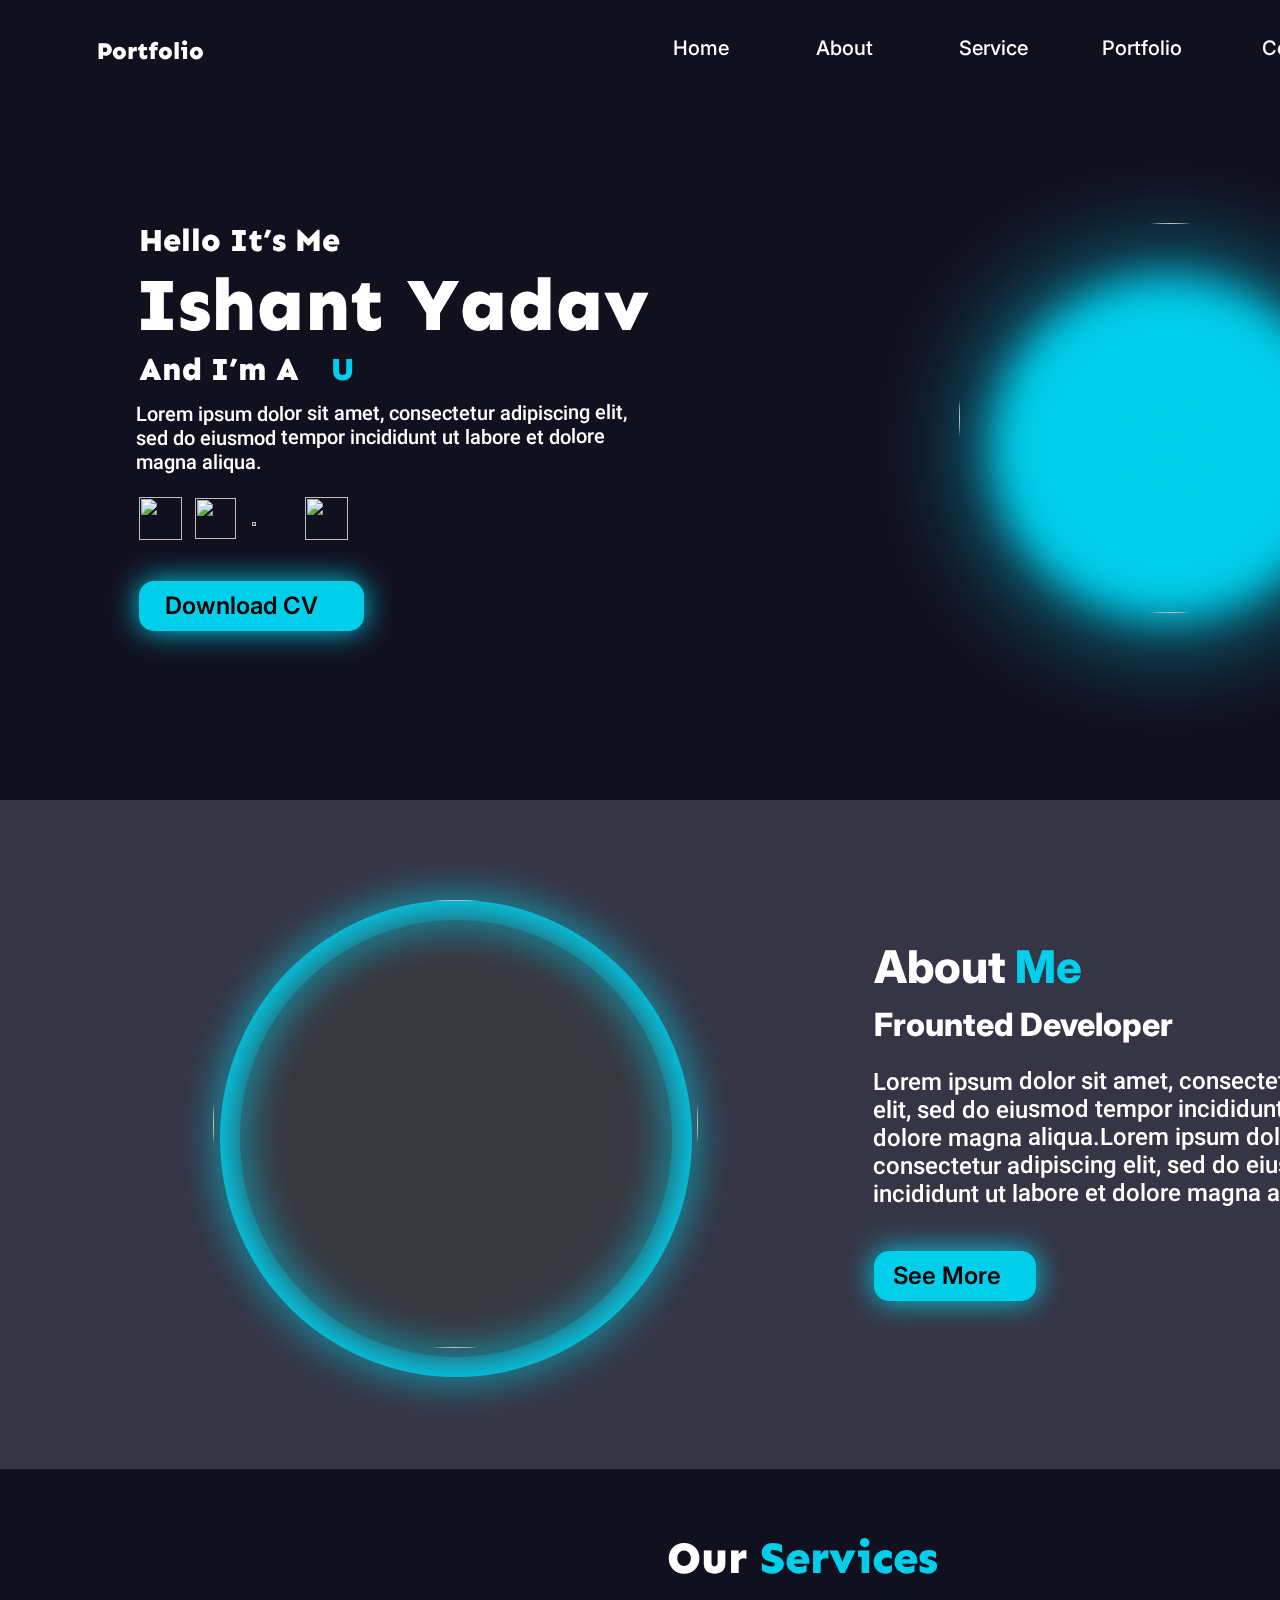
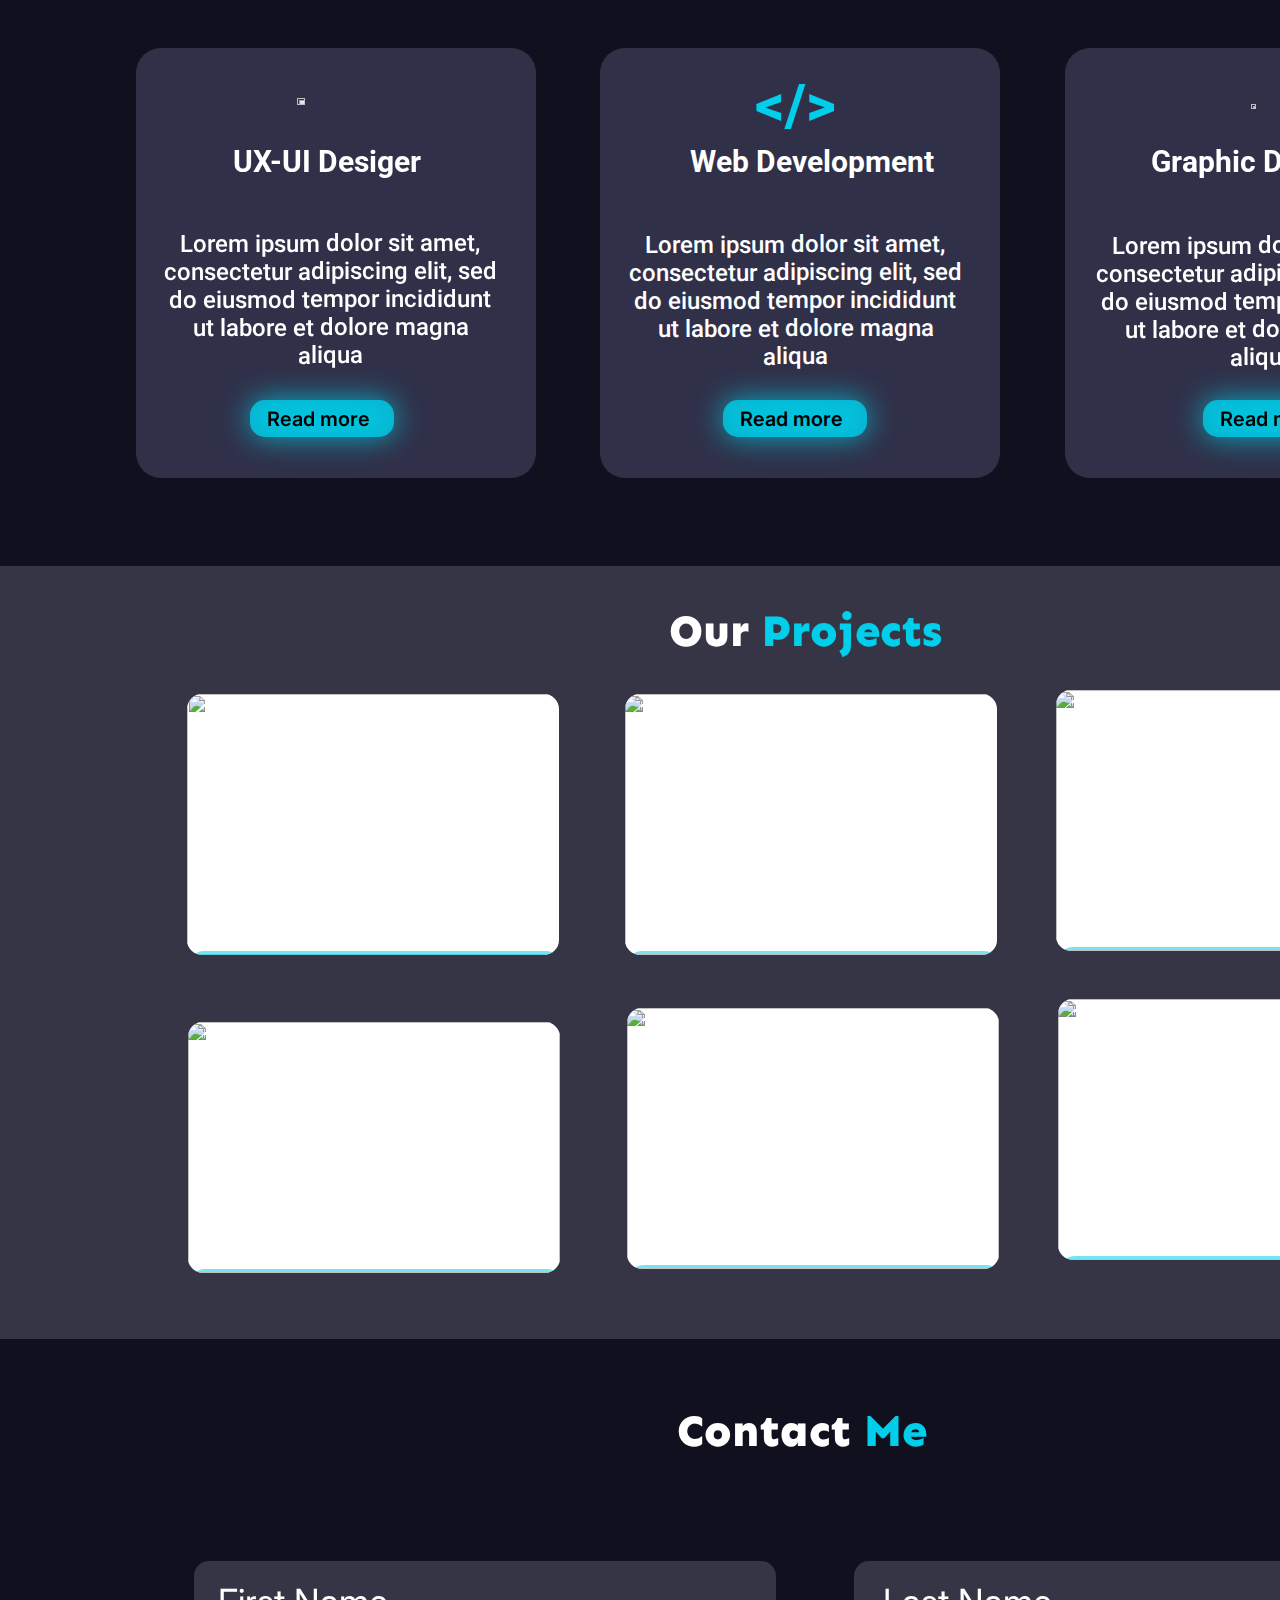
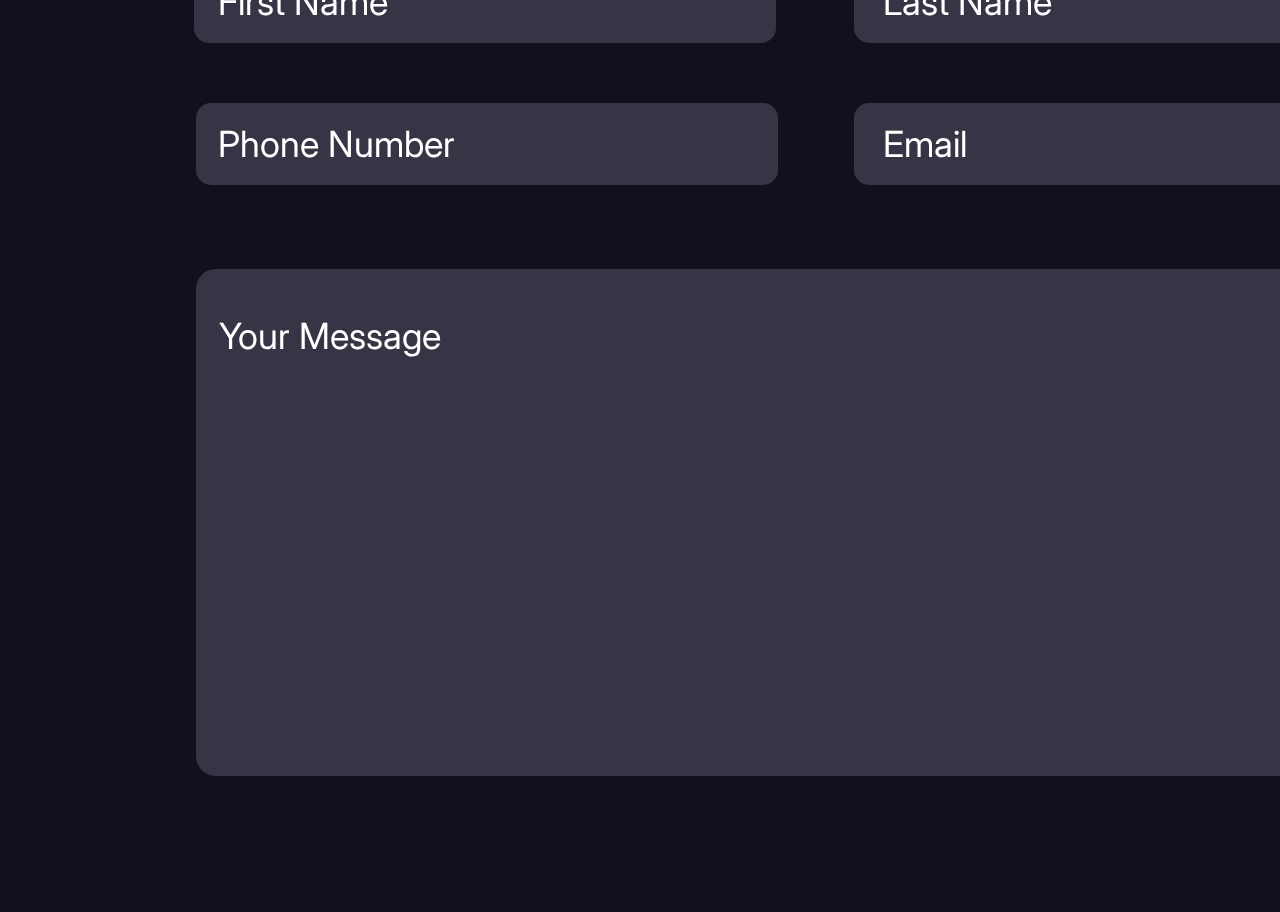
==== index.html @ 53e4243b "commit001" ====
<!DOCTYPE html>
<html>
  <head>
    <meta charset="utf-8" />
    <meta name="viewport" content="initial-scale=1, width=device-width" />

    <link rel="stylesheet" href="./global.css" />
    <link rel="stylesheet" href="./index.css" />
    <link
      rel="stylesheet"
      href="https://fonts.googleapis.com/css2?family=Sen:wght@800&display=swap"
    />
    <link
      rel="stylesheet"
      href="https://fonts.googleapis.com/css2?family=Inter:wght@400;500;600;800&display=swap"
    />
    <link
      rel="stylesheet"
      href="https://fonts.googleapis.com/css2?family=Roboto:wght@500;700;800&display=swap"
    />
  </head>
  <body>
    <div class="desktop-1">
      <div class="portfolio">Portfolio</div>
      <div class="home" id="homeContainer">
        <div class="home1">Home</div>
      </div>
      <div class="service" id="serviceContainer">
        <div class="home1">Service</div>
      </div>
      <div class="about" id="aboutContainer">
        <div class="home1">About</div>
      </div>
      <div class="portfolio1" id="portfolioContainer">
        <div class="home1">Portfolio</div>
      </div>
      <div class="contact" id="contactContainer">
        <div class="home1">Contact</div>
      </div>
      <div class="about-me" data-scroll-to="aboutMe"></div>
      <div class="desktop-1-child"></div>
      <div class="desktop-1-item"></div>
      <img class="desktop-1-inner" alt="" src="./public/ellipse-5@2x.png" />

      <div class="about-me1">
        <span>About </span>
        <span class="me">Me</span>
        <span> </span>
      </div>
      <div class="frounted-developer">Frounted Developer</div>
      <div class="lorem-ipsum-dolor">
        Lorem ipsum dolor sit amet, consectetur adipiscing elit, sed do eiusmod
        tempor incididunt ut labore et dolore magna aliqua.Lorem ipsum dolor sit
        amet, consectetur adipiscing elit, sed do eiusmod tempor incididunt ut
        labore et dolore magna aliqua.
      </div>
      <div class="component-2">
        <div class="component-2-child"></div>
        <div class="component-2-item"></div>
        <div class="dnd">See More</div>
      </div>
      <div class="our-services">
        <span>Our </span>
        <span class="me">Services</span>
        <span> </span>
      </div>
      <div class="service-section" data-scroll-to="serviceSection"></div>
      <div class="web-devdefault">
        <div class="web-devdefault-child"></div>
        <div class="div">&lt;/&gt;</div>
        <b class="web-development">Web Development</b>
        <div class="lorem-ipsum-dolor1">
          Lorem ipsum dolor sit amet, consectetur adipiscing elit, sed do
          eiusmod tempor incididunt ut labore et dolore magna aliqua
        </div>
        <div class="component-3">
          <div class="component-3-child"></div>
          <div class="component-3-item"></div>
          <div class="dnd1">Read more</div>
        </div>
      </div>
      <div class="ux-desgindefault">
        <div class="web-devdefault-child"></div>
        <img class="icons" alt="" src="./public/icons.svg" />

        <b class="ux-ui-desiger">UX-UI Desiger </b>
        <div class="lorem-ipsum-dolor2">
          Lorem ipsum dolor sit amet, consectetur adipiscing elit, sed do
          eiusmod tempor incididunt ut labore et dolore magna aliqua
        </div>
        <div class="component-5">
          <div class="component-3-child"></div>
          <div class="component-3-item"></div>
          <div class="dnd1">Read more</div>
        </div>
      </div>
      <div class="rectangle-div" data-scroll-to="rectangle1"></div>
      <div class="our-projects">
        <span>Our </span>
        <span class="me">Projects</span>
      </div>
      <div class="image-1-parent">
        <img class="image-1-icon" alt="" src="./public/image-1@2x.png" />

        <div class="instance-child"></div>
        <div class="lorem-ipsum-dolor3">
          Lorem ipsum dolor sit amet, consectetur adipiscing elit, sed do
          eiusmod tempor incididunt ut labore et dolore magna aliqua
        </div>
        <div class="web-development1">Web Development</div>
        <div class="instance-item"></div>
        <img class="instance-inner" alt="" src="./public/arrow-1.svg" />
      </div>
      <img class="group-icon" alt="" src="./public/group.svg" />

      <div class="home2">
        <div class="property-1variant2">
          <div class="home3">Home</div>
        </div>
      </div>
      <div class="graphic-desdefault">
        <div class="web-devdefault-child"></div>
        <img
          class="layer-x0020-1-icon"
          alt=""
          src="./public/layer-x0020-1.svg"
        />

        <b class="graphic-designing">Graphic Designing</b>
        <div class="lorem-ipsum-dolor4">
          Lorem ipsum dolor sit amet, consectetur adipiscing elit, sed do
          eiusmod tempor incididunt ut labore et dolore magna aliqua
        </div>
        <div class="component-4">
          <div class="component-3-child"></div>
          <div class="component-3-item"></div>
          <div class="dnd1">Read more</div>
        </div>
      </div>
      <div class="image-1-group">
        <img class="image-1-icon" alt="" src="./public/image-1@2x.png" />

        <div class="instance-child"></div>
        <div class="lorem-ipsum-dolor3">
          Lorem ipsum dolor sit amet, consectetur adipiscing elit, sed do
          eiusmod tempor incididunt ut labore et dolore magna aliqua
        </div>
        <div class="web-development1">Web Development</div>
        <div class="instance-item"></div>
        <img class="instance-inner" alt="" src="./public/arrow-1.svg" />

        <img
          class="unsplash-8qeb0fte9vw-1-icon"
          alt=""
          src="./public/unsplash-8qeb0fte9vw-1@2x.png"
        />
      </div>
      <div class="image-1-container">
        <img class="image-1-icon" alt="" src="./public/image-1@2x.png" />

        <div class="instance-child"></div>
        <div class="lorem-ipsum-dolor3">
          Lorem ipsum dolor sit amet, consectetur adipiscing elit, sed do
          eiusmod tempor incididunt ut labore et dolore magna aliqua
        </div>
        <div class="web-development1">Web Development</div>
        <div class="instance-item"></div>
        <img class="instance-inner" alt="" src="./public/arrow-1.svg" />

        <img
          class="unsplash-8qeb0fte9vw-1-icon"
          alt=""
          src="./public/unsplash--fx34keqiew-1@2x.png"
        />
      </div>
      <div class="unsplash-6sal6aq4owi-2-parent">
        <img
          class="unsplash-6sal6aq4owi-2-icon"
          alt=""
          src="./public/unsplash-6sal6aq4owi-2@2x.png"
        />

        <div class="instance-child5"></div>
        <div class="lorem-ipsum-dolor7">
          Lorem ipsum dolor sit amet, consectetur adipiscing elit, sed do
          eiusmod tempor incididunt ut labore et dolore magna aliqua
        </div>
        <div class="web-development4">Web Development</div>
        <div class="instance-child6"></div>
        <img class="instance-child7" alt="" src="./public/arrow-11.svg" />

        <img
          class="unsplash-6sal6aq4owi-1-icon"
          alt=""
          src="./public/unsplash-6sal6aq4owi-2@2x.png"
        />
      </div>
      <div class="frame-div">
        <img class="image-1-icon" alt="" src="./public/image-1@2x.png" />

        <div class="instance-child"></div>
        <div class="lorem-ipsum-dolor3">
          Lorem ipsum dolor sit amet, consectetur adipiscing elit, sed do
          eiusmod tempor incididunt ut labore et dolore magna aliqua
        </div>
        <div class="web-development1">Web Development</div>
        <div class="instance-item"></div>
        <img class="instance-inner" alt="" src="./public/arrow-1.svg" />

        <img
          class="unsplash-lj9ky8pih3e-1-icon"
          alt=""
          src="./public/unsplash-lj9ky8pih3e-1@2x.png"
        />
      </div>
      <div class="image-1-parent1">
        <img class="image-1-icon" alt="" src="./public/image-1@2x.png" />

        <div class="instance-child"></div>
        <div class="lorem-ipsum-dolor3">
          Lorem ipsum dolor sit amet, consectetur adipiscing elit, sed do
          eiusmod tempor incididunt ut labore et dolore magna aliqua
        </div>
        <div class="web-development1">Web Development</div>
        <div class="instance-item"></div>
        <img class="instance-inner" alt="" src="./public/arrow-1.svg" />

        <img
          class="unsplash-lj9ky8pih3e-1-icon"
          alt=""
          src="./public/unsplash-ikuygcfmfw4-2@2x.png"
        />
      </div>
      <div class="desktop-1-child1" data-scroll-to="rectangle"></div>
      <div class="contact-me">
        <span>Contact </span>
        <span class="me">Me</span>
      </div>
      <div class="desktop-1-child2"></div>
      <div class="desktop-1-child3"></div>
      <div class="desktop-1-child4"></div>
      <div class="desktop-1-child5"></div>
      <div class="desktop-1-child6"></div>
      <div class="email">Email</div>
      <div class="first-name">First Name</div>
      <div class="your-message">Your Message</div>
      <div class="last-name">Last Name</div>
      <div class="phone-number">Phone Number</div>
      <div class="hello-its-me-parent" data-scroll-to="frameContainer">
        <div class="hello-its-me">Hello It’s Me</div>
        <div class="and-im-a">And I’m A</div>
        <div class="ishant-yadav">Ishant Yadav</div>
        <div class="lorem-ipsum-dolor10">
          Lorem ipsum dolor sit amet, consectetur adipiscing elit, sed do
          eiusmod tempor incididunt ut labore et dolore magna aliqua.
        </div>
        <div class="component-1">
          <div class="component-2-child"></div>
          <div class="component-2-item"></div>
          <div class="dnd4">Download CV</div>
        </div>
        <div class="frame-child"></div>
        <div class="frame-item"></div>
        <img class="frame-inner" alt="" src="./public/ellipse-2@2x.png" />

        <div class="frnt">
          <div class="ux-ui-designer">UI/UX Desiger</div>
        </div>
        <img class="frame-icon" alt="" src="./public/frame.svg" />

        <img class="frame-icon1" alt="" src="./public/frame1.svg" />

        <img class="vector-icon" alt="" src="./public/vector.svg" />

        <img class="frame-icon2" alt="" src="./public/frame2.svg" />
      </div>
    </div>

    <script>
      var homeContainer = document.getElementById("homeContainer");
      if (homeContainer) {
        homeContainer.addEventListener("click", function () {
          var anchor = document.querySelector("[data-scroll-to='frameContainer']");
          if (anchor) {
            anchor.scrollIntoView({ block: "start", behavior: "smooth" });
          }
        });
      }
      
      var serviceContainer = document.getElementById("serviceContainer");
      if (serviceContainer) {
        serviceContainer.addEventListener("click", function () {
          var anchor = document.querySelector("[data-scroll-to='serviceSection']");
          if (anchor) {
            anchor.scrollIntoView({ block: "start", behavior: "smooth" });
          }
        });
      }
      
      var aboutContainer = document.getElementById("aboutContainer");
      if (aboutContainer) {
        aboutContainer.addEventListener("click", function () {
          var anchor = document.querySelector("[data-scroll-to='aboutMe']");
          if (anchor) {
            anchor.scrollIntoView({ block: "start", behavior: "smooth" });
          }
        });
      }
      
      var portfolioContainer = document.getElementById("portfolioContainer");
      if (portfolioContainer) {
        portfolioContainer.addEventListener("click", function () {
          var anchor = document.querySelector("[data-scroll-to='rectangle1']");
          if (anchor) {
            anchor.scrollIntoView({ block: "start", behavior: "smooth" });
          }
        });
      }
      
      var contactContainer = document.getElementById("contactContainer");
      if (contactContainer) {
        contactContainer.addEventListener("click", function () {
          var anchor = document.querySelector("[data-scroll-to='rectangle']");
          if (anchor) {
            anchor.scrollIntoView({ block: "start", behavior: "smooth" });
          }
        });
      }
      </script>
  </body>
</html>
---- global.css ----
body {
  margin: 0;
  line-height: normal;
}

:root {
  /* fonts */
  --font-sen: Sen;
  --font-inter: Inter;
  --font-roboto: Roboto;

  /* font sizes */
  --font-size-13xl: 2rem;
  --font-size-5xl: 1.5rem;
  --font-size-xl: 1.25rem;
  --font-size-17xl: 2.25rem;
  --font-size-26xl: 2.813rem;
  --font-size-11xl: 1.875rem;

  /* Colors */
  --color-gray-100: #fdffff;
  --color-gray-200: #11101f;
  --color-darkturquoise-100: #00ceea;
  --color-darkturquoise-200: rgba(0, 206, 234, 0.8);
  --color-black: #000;
  --color-white: #fff;
  --color-darkslategray-100: #373740;
  --color-darkslategray-200: #353545;
  --color-darkslategray-300: #303049;
  --color-snow: #fcf7f7;

  /* Border radiuses */
  --br-mini: 15px;
  --br-6xl: 25px;
}
---- index.css ----
.portfolio {
  position: absolute;
  top: 2.25rem;
  left: 6.063rem;
  font-weight: 800;
  font-family: var(--font-sen);
}
.home1 {
  position: absolute;
  height: 100%;
  width: 100%;
  top: 0;
  left: 0;
  font-weight: 500;
  display: inline-block;
}
.about,
.contact,
.home,
.portfolio1,
.service {
  position: absolute;
  top: 2.25rem;
  left: 42.063rem;
  width: 4.875rem;
  height: 1.813rem;
  cursor: pointer;
  font-size: var(--font-size-xl);
}
.about,
.contact,
.portfolio1,
.service {
  left: 59.938rem;
}
.about,
.contact,
.portfolio1 {
  left: 51rem;
}
.contact,
.portfolio1 {
  left: 68.875rem;
  width: 5.938rem;
}
.contact {
  left: 78.875rem;
  width: 4.875rem;
}
.about-me {
  position: absolute;
  top: 50rem;
  left: 0;
  background-color: var(--color-darkslategray-200);
  width: 101.625rem;
  height: 41.813rem;
}
.desktop-1-child {
  left: 13.75rem;
  background-color: var(--color-darkslategray-100);
  border: 20px solid var(--color-darkturquoise-100);
  box-sizing: border-box;
  width: 29.5rem;
  height: 29.813rem;
}
.desktop-1-child,
.desktop-1-inner,
.desktop-1-item {
  position: absolute;
  top: 56.25rem;
  border-radius: 50%;
}
.desktop-1-item {
  left: 13.75rem;
  filter: blur(20px);
  background-color: var(--color-darkslategray-100);
  border: 20px solid var(--color-darkturquoise-100);
  box-sizing: border-box;
  width: 29.5rem;
  height: 29.813rem;
}
.desktop-1-inner {
  left: 13.313rem;
  width: 30.313rem;
  height: 28rem;
  object-fit: cover;
}
.me {
  color: var(--color-darkturquoise-100);
}
.about-me1,
.frounted-developer {
  position: absolute;
  top: 58.688rem;
  left: 54.625rem;
  font-size: var(--font-size-26xl);
  font-weight: 800;
  display: inline-block;
  width: 23.125rem;
  height: 4rem;
}
.frounted-developer {
  top: 62.813rem;
  font-size: var(--font-size-13xl);
  width: 31.25rem;
  height: 3.188rem;
}
.lorem-ipsum-dolor {
  position: absolute;
  top: 66.738rem;
  left: 54.563rem;
  font-weight: 500;
  font-family: var(--font-roboto);
  display: inline-block;
  width: 36.006rem;
  height: 10.444rem;
  transform: rotate(-0.2deg);
  transform-origin: 0 0;
}
.component-2-child,
.component-2-item {
  position: absolute;
  height: 100%;
  width: 100%;
  top: 0;
  right: 0;
  bottom: 0;
  left: 0;
  border-radius: var(--br-mini);
  background-color: var(--color-darkturquoise-100);
}
.component-2-item {
  filter: blur(15px);
}
.dnd {
  position: absolute;
  height: 60%;
  width: 72.9%;
  top: 20%;
  left: 11.54%;
  font-weight: 600;
  display: inline-block;
}
.component-2 {
  position: absolute;
  top: 78.188rem;
  left: 54.625rem;
  width: 10.125rem;
  height: 3.125rem;
  color: var(--color-black);
}
.our-services {
  position: absolute;
  top: 95.688rem;
  left: 41.688rem;
  font-size: var(--font-size-26xl);
  font-weight: 800;
  font-family: var(--font-sen);
  display: inline-block;
  width: 18.313rem;
  height: 5.063rem;
}
.service-section {
  position: absolute;
  top: 92.125rem;
  left: 0;
  background-color: var(--color-black);
  width: 101.625rem;
  height: 46.125rem;
  mix-blend-mode: screen;
}
.web-devdefault-child {
  position: absolute;
  height: 100%;
  width: 100%;
  top: 0;
  right: 0;
  bottom: 0;
  left: 0;
  border-radius: var(--br-6xl);
  background-color: var(--color-darkslategray-300);
}
.div {
  position: absolute;
  top: 5.35%;
  left: 38.75%;
  font-weight: 800;
  color: var(--color-darkturquoise-100);
}
.web-development {
  position: absolute;
  top: 22.33%;
  left: 22.5%;
  font-size: var(--font-size-11xl);
}
.lorem-ipsum-dolor1 {
  position: absolute;
  height: 38.86%;
  width: 83.58%;
  top: 42.53%;
  left: 7%;
  font-size: var(--font-size-5xl);
  font-weight: 500;
  text-align: center;
  display: inline-block;
  transform: rotate(-0.2deg);
  transform-origin: 0 0;
}
.component-3-child,
.component-3-item {
  position: absolute;
  height: 100%;
  width: 100%;
  top: 0;
  right: 0;
  bottom: 0;
  left: 0;
  border-radius: var(--br-mini);
  background-color: var(--color-darkturquoise-200);
}
.component-3-item {
  filter: blur(15px);
}
.dnd1 {
  position: absolute;
  height: 60%;
  width: 72.92%;
  top: 20%;
  left: 11.53%;
  font-weight: 600;
  display: inline-block;
}
.component-3 {
  position: absolute;
  height: 8.6%;
  width: 36%;
  top: 81.86%;
  right: 33.25%;
  bottom: 9.53%;
  left: 30.75%;
  font-size: var(--font-size-xl);
  color: var(--color-black);
  font-family: var(--font-inter);
}
.web-devdefault {
  position: absolute;
  top: 103rem;
  left: 37.5rem;
  width: 25rem;
  height: 26.875rem;
  font-size: 3.625rem;
  font-family: var(--font-roboto);
}
.icons {
  position: absolute;
  height: 13.02%;
  width: 14%;
  top: 6.74%;
  right: 45.75%;
  bottom: 80.23%;
  left: 40.25%;
  max-width: 100%;
  overflow: hidden;
  max-height: 100%;
}
.ux-ui-desiger {
  position: absolute;
  top: 22.33%;
  left: 24.25%;
}
.lorem-ipsum-dolor2 {
  position: absolute;
  height: 38.86%;
  width: 83.58%;
  top: 42.3%;
  left: 6.75%;
  font-size: var(--font-size-5xl);
  font-weight: 500;
  text-align: center;
  display: inline-block;
  transform: rotate(-0.2deg);
  transform-origin: 0 0;
}
.component-5 {
  position: absolute;
  height: 8.6%;
  width: 36%;
  top: 81.86%;
  right: 35.5%;
  bottom: 9.53%;
  left: 28.5%;
  font-size: var(--font-size-xl);
  color: var(--color-black);
  font-family: var(--font-inter);
}
.ux-desgindefault {
  position: absolute;
  top: 103rem;
  left: 8.5rem;
  width: 25rem;
  height: 26.875rem;
  font-size: var(--font-size-11xl);
  font-family: var(--font-roboto);
}
.rectangle-div {
  position: absolute;
  top: 135.375rem;
  left: -0.062rem;
  background-color: var(--color-darkslategray-200);
  width: 101.688rem;
  height: 48.813rem;
}
.our-projects {
  position: absolute;
  top: 137.75rem;
  left: 41.813rem;
  font-size: var(--font-size-26xl);
  font-weight: 800;
  font-family: var(--font-sen);
}
.image-1-icon,
.instance-child {
  position: absolute;
  border-radius: var(--br-mini);
}
.image-1-icon {
  top: 0;
  left: 0;
  width: 23.375rem;
  height: 16.313rem;
  object-fit: cover;
}
.instance-child {
  height: 100%;
  width: 100%;
  top: 98.47%;
  right: -0.54%;
  bottom: -98.47%;
  left: 0.54%;
  background: linear-gradient(
    180deg,
    #05c1db,
    #14d4ee 0.01%,
    #4aaebd 45.9%,
    #56a6b1 56.4%,
    rgba(137, 130, 130, 0.74)
  );
  opacity: 0.6;
}
.lorem-ipsum-dolor3,
.web-development1 {
  position: absolute;
  display: inline-block;
  opacity: 0.6;
}
.lorem-ipsum-dolor3 {
  height: 64.02%;
  width: 88.92%;
  top: 119.89%;
  left: 6.13%;
  font-weight: 500;
  transform: rotate(-0.2deg);
  transform-origin: 0 0;
}
.web-development1 {
  width: 52.12%;
  top: 104.98%;
  left: 22.61%;
  font-weight: 800;
  color: var(--color-snow);
}
.instance-item {
  position: absolute;
  height: 18.39%;
  width: 14.89%;
  top: 176.25%;
  right: 42.02%;
  bottom: -94.64%;
  left: 43.09%;
  border-radius: 50%;
  background-color: var(--color-gray-100);
}
.instance-inner {
  position: absolute;
  height: 11.11%;
  top: 180.46%;
  bottom: -91.57%;
  left: 50.54%;
  max-height: 100%;
  width: 0;
  object-fit: contain;
}
.group-icon,
.image-1-parent {
  position: absolute;
  overflow: hidden;
}
.image-1-parent {
  top: 143.375rem;
  left: 11.688rem;
  border-radius: var(--br-mini);
  background-color: var(--color-white);
  width: 23.25rem;
  height: 16.313rem;
  text-align: center;
  font-family: var(--font-roboto);
}
.group-icon {
  height: 2.78%;
  width: 4.59%;
  top: 38.92%;
  right: -65.84%;
  bottom: 58.3%;
  left: 161.25%;
  max-width: 100%;
  max-height: 100%;
}
.home3,
.property-1variant2 {
  position: absolute;
  width: 4.875rem;
}
.home3 {
  height: 100%;
  top: 0;
  left: calc(50% - 39px);
  font-weight: 500;
  display: inline-block;
}
.property-1variant2 {
  top: 4.313rem;
  left: 1.25rem;
  height: 1.813rem;
}
.home2,
.layer-x0020-1-icon {
  position: absolute;
  overflow: hidden;
}
.home2 {
  top: -104.812rem;
  left: 44.375rem;
  border-radius: 5px;
  border: 1px dashed #9747ff;
  box-sizing: border-box;
  width: 7.375rem;
  height: 7.375rem;
  font-size: var(--font-size-xl);
  color: #27e4f0;
}
.layer-x0020-1-icon {
  height: 11%;
  width: 11.25%;
  top: 7.67%;
  right: 42.25%;
  bottom: 81.33%;
  left: 46.5%;
  max-width: 100%;
  max-height: 100%;
}
.graphic-designing {
  position: absolute;
  top: 22.33%;
  left: 21.5%;
}
.lorem-ipsum-dolor4 {
  position: absolute;
  height: 38.86%;
  width: 83.58%;
  top: 42.77%;
  left: 7.5%;
  font-size: var(--font-size-5xl);
  font-weight: 500;
  text-align: center;
  display: inline-block;
  transform: rotate(-0.2deg);
  transform-origin: 0 0;
}
.component-4 {
  position: absolute;
  height: 8.6%;
  width: 36%;
  top: 81.86%;
  right: 29.5%;
  bottom: 9.53%;
  left: 34.5%;
  font-size: var(--font-size-xl);
  color: var(--color-black);
  font-family: var(--font-inter);
}
.graphic-desdefault {
  position: absolute;
  top: 103rem;
  left: 66.563rem;
  width: 25rem;
  height: 26.875rem;
  font-size: var(--font-size-11xl);
  font-family: var(--font-roboto);
}
.unsplash-8qeb0fte9vw-1-icon {
  position: absolute;
  top: 0;
  left: -0.125rem;
  width: 23.5rem;
  height: 16.313rem;
  object-fit: cover;
}
.image-1-container,
.image-1-group {
  position: absolute;
  top: 143.375rem;
  left: 39.063rem;
  border-radius: var(--br-mini);
  background-color: var(--color-white);
  width: 23.25rem;
  height: 16.313rem;
  overflow: hidden;
  text-align: center;
  font-family: var(--font-roboto);
}
.image-1-container {
  top: 143.125rem;
  left: 66rem;
}
.unsplash-6sal6aq4owi-2-icon {
  position: absolute;
  top: 0;
  left: 0;
  width: 23.375rem;
  height: 15.688rem;
  object-fit: cover;
}
.instance-child5 {
  position: absolute;
  height: 100%;
  width: 100%;
  top: 98.49%;
  right: -0.54%;
  bottom: -98.49%;
  left: 0.54%;
  border-radius: var(--br-mini);
  background: linear-gradient(
    180deg,
    #05c1db,
    #14d4ee 0.01%,
    #4aaebd 45.9%,
    #56a6b1 56.4%,
    rgba(137, 130, 130, 0.74)
  );
  opacity: 0.6;
}
.lorem-ipsum-dolor7,
.web-development4 {
  position: absolute;
  display: inline-block;
  opacity: 0.6;
}
.lorem-ipsum-dolor7 {
  height: 64.02%;
  width: 88.92%;
  top: 119.88%;
  left: 6.13%;
  font-weight: 500;
  transform: rotate(-0.2deg);
  transform-origin: 0 0;
}
.web-development4 {
  height: 21.47%;
  width: 52.12%;
  top: 104.98%;
  left: 22.61%;
  font-weight: 800;
  color: var(--color-snow);
}
.instance-child6 {
  position: absolute;
  height: 18.41%;
  width: 14.89%;
  top: 176.25%;
  right: 42.02%;
  bottom: -94.66%;
  left: 43.09%;
  border-radius: 50%;
  background-color: var(--color-gray-100);
}
.instance-child7 {
  position: absolute;
  height: 11.12%;
  top: 180.48%;
  bottom: -91.59%;
  left: 50.54%;
  max-height: 100%;
  width: 0;
  object-fit: contain;
}
.unsplash-6sal6aq4owi-1-icon {
  position: absolute;
  top: 0;
  left: -0.125rem;
  width: 23.375rem;
  height: 15.688rem;
  object-fit: cover;
}
.unsplash-6sal6aq4owi-2-parent {
  position: absolute;
  top: 163.875rem;
  left: 11.75rem;
  border-radius: var(--br-mini);
  background-color: var(--color-white);
  width: 23.25rem;
  height: 15.688rem;
  overflow: hidden;
  text-align: center;
  font-family: var(--font-roboto);
}
.unsplash-lj9ky8pih3e-1-icon {
  position: absolute;
  top: 0;
  left: -0.125rem;
  width: 23.375rem;
  height: 16.313rem;
  object-fit: cover;
}
.frame-div,
.image-1-parent1 {
  position: absolute;
  top: 163rem;
  left: 39.188rem;
  border-radius: var(--br-mini);
  background-color: var(--color-white);
  width: 23.25rem;
  height: 16.313rem;
  overflow: hidden;
  text-align: center;
  font-family: var(--font-roboto);
}
.image-1-parent1 {
  top: 162.438rem;
  left: 66.125rem;
}
.desktop-1-child1 {
  position: absolute;
  top: 183.688rem;
  left: 0;
  background-color: var(--color-gray-200);
  width: 101.5rem;
  height: 72.75rem;
}
.contact-me {
  position: absolute;
  top: 187.75rem;
  left: 42.313rem;
  font-size: var(--font-size-26xl);
  font-weight: 800;
  font-family: var(--font-sen);
}
.desktop-1-child2,
.desktop-1-child3,
.desktop-1-child4 {
  border-radius: var(--br-mini);
  width: 36.375rem;
  height: 5.125rem;
}
.desktop-1-child2 {
  position: absolute;
  top: 197.563rem;
  left: 12.125rem;
  background-color: var(--color-darkslategray-200);
}
.desktop-1-child3,
.desktop-1-child4 {
  top: 206.438rem;
}
.desktop-1-child3 {
  position: absolute;
  left: 12.25rem;
  background-color: var(--color-darkslategray-200);
}
.desktop-1-child4 {
  left: 53.375rem;
}
.desktop-1-child4,
.desktop-1-child5,
.desktop-1-child6 {
  position: absolute;
  background-color: var(--color-darkslategray-200);
}
.desktop-1-child5 {
  top: 197.563rem;
  left: 53.375rem;
  border-radius: var(--br-mini);
  width: 36.375rem;
  height: 5.125rem;
}
.desktop-1-child6 {
  top: 216.813rem;
  left: 12.25rem;
  border-radius: 20px;
  width: 77.5rem;
  height: 31.688rem;
}
.email {
  position: absolute;
  top: 207.625rem;
  left: 55.188rem;
  font-size: var(--font-size-17xl);
}
.first-name,
.last-name,
.phone-number,
.your-message {
  position: absolute;
  top: 198.75rem;
  left: 13.625rem;
  font-size: var(--font-size-17xl);
}
.last-name,
.phone-number,
.your-message {
  top: 219.625rem;
  left: 13.688rem;
}
.last-name,
.phone-number {
  top: 198.75rem;
  left: 55.188rem;
}
.phone-number {
  top: 207.625rem;
  left: 13.625rem;
}
.and-im-a,
.hello-its-me,
.ishant-yadav {
  position: absolute;
  top: 7.75rem;
  left: 6.063rem;
  font-weight: 800;
}
.and-im-a,
.ishant-yadav {
  top: 15.813rem;
}
.ishant-yadav {
  top: 10.188rem;
  left: 5.875rem;
  font-size: 4.688rem;
}
.dnd4,
.lorem-ipsum-dolor10 {
  position: absolute;
  display: inline-block;
}
.lorem-ipsum-dolor10 {
  top: 19.063rem;
  left: 5.863rem;
  font-size: var(--font-size-xl);
  font-weight: 500;
  font-family: var(--font-roboto);
  width: 31.125rem;
  height: 6.438rem;
  transform: rotate(-0.2deg);
  transform-origin: 0 0;
}
.dnd4 {
  height: 60%;
  width: 72.89%;
  top: 20%;
  left: 11.56%;
  font-weight: 600;
}
.component-1 {
  position: absolute;
  top: 30.25rem;
  left: 6.063rem;
  width: 14.063rem;
  height: 3.125rem;
  font-size: var(--font-size-5xl);
  color: var(--color-black);
  font-family: var(--font-inter);
}
.frame-child {
  top: 11.563rem;
  left: 59.688rem;
  filter: blur(20px);
  background-color: var(--color-darkturquoise-100);
  width: 21.375rem;
  height: 20.75rem;
}
.frame-child,
.frame-inner,
.frame-item {
  position: absolute;
  border-radius: 50%;
}
.frame-item {
  top: 11.563rem;
  left: 59.688rem;
  filter: blur(60px);
  background-color: var(--color-darkturquoise-100);
  width: 21.375rem;
  height: 20.75rem;
}
.frame-inner {
  top: 7.875rem;
  left: 57.313rem;
  width: 26.438rem;
  height: 24.375rem;
  object-fit: cover;
}
.ux-ui-designer {
  position: absolute;
  top: 0;
  left: 0;
  font-weight: 800;
}
.frnt {
  position: absolute;
  top: 15.813rem;
  left: 18.063rem;
  width: 1.5rem;
  height: 2.438rem;
  overflow: hidden;
  color: var(--color-darkturquoise-100);
}
.frame-icon {
  top: 25rem;
  left: 6.063rem;
  width: 2.688rem;
  height: 2.688rem;
}
.frame-icon,
.frame-icon1,
.vector-icon {
  position: absolute;
  overflow: hidden;
}
.frame-icon1 {
  top: 25.063rem;
  left: 9.563rem;
  width: 2.563rem;
  height: 2.563rem;
}
.vector-icon {
  height: 6.1%;
  width: 3.01%;
  top: 56.74%;
  right: 82.49%;
  bottom: 37.16%;
  left: 14.5%;
  max-width: 100%;
  max-height: 100%;
}
.frame-icon2,
.hello-its-me-parent {
  position: absolute;
  top: 25rem;
  left: 16.438rem;
  width: 2.688rem;
  height: 2.688rem;
  overflow: hidden;
}
.hello-its-me-parent {
  top: 6.063rem;
  left: 2.625rem;
  width: 90.625rem;
  height: 43.938rem;
  font-size: var(--font-size-13xl);
  font-family: var(--font-sen);
}
.desktop-1 {
  width: 100%;
  position: relative;
  background-color: var(--color-gray-200);
  height: 257rem;
  overflow: hidden;
  text-align: left;
  font-size: var(--font-size-5xl);
  color: var(--color-white);
  font-family: var(--font-inter);
}
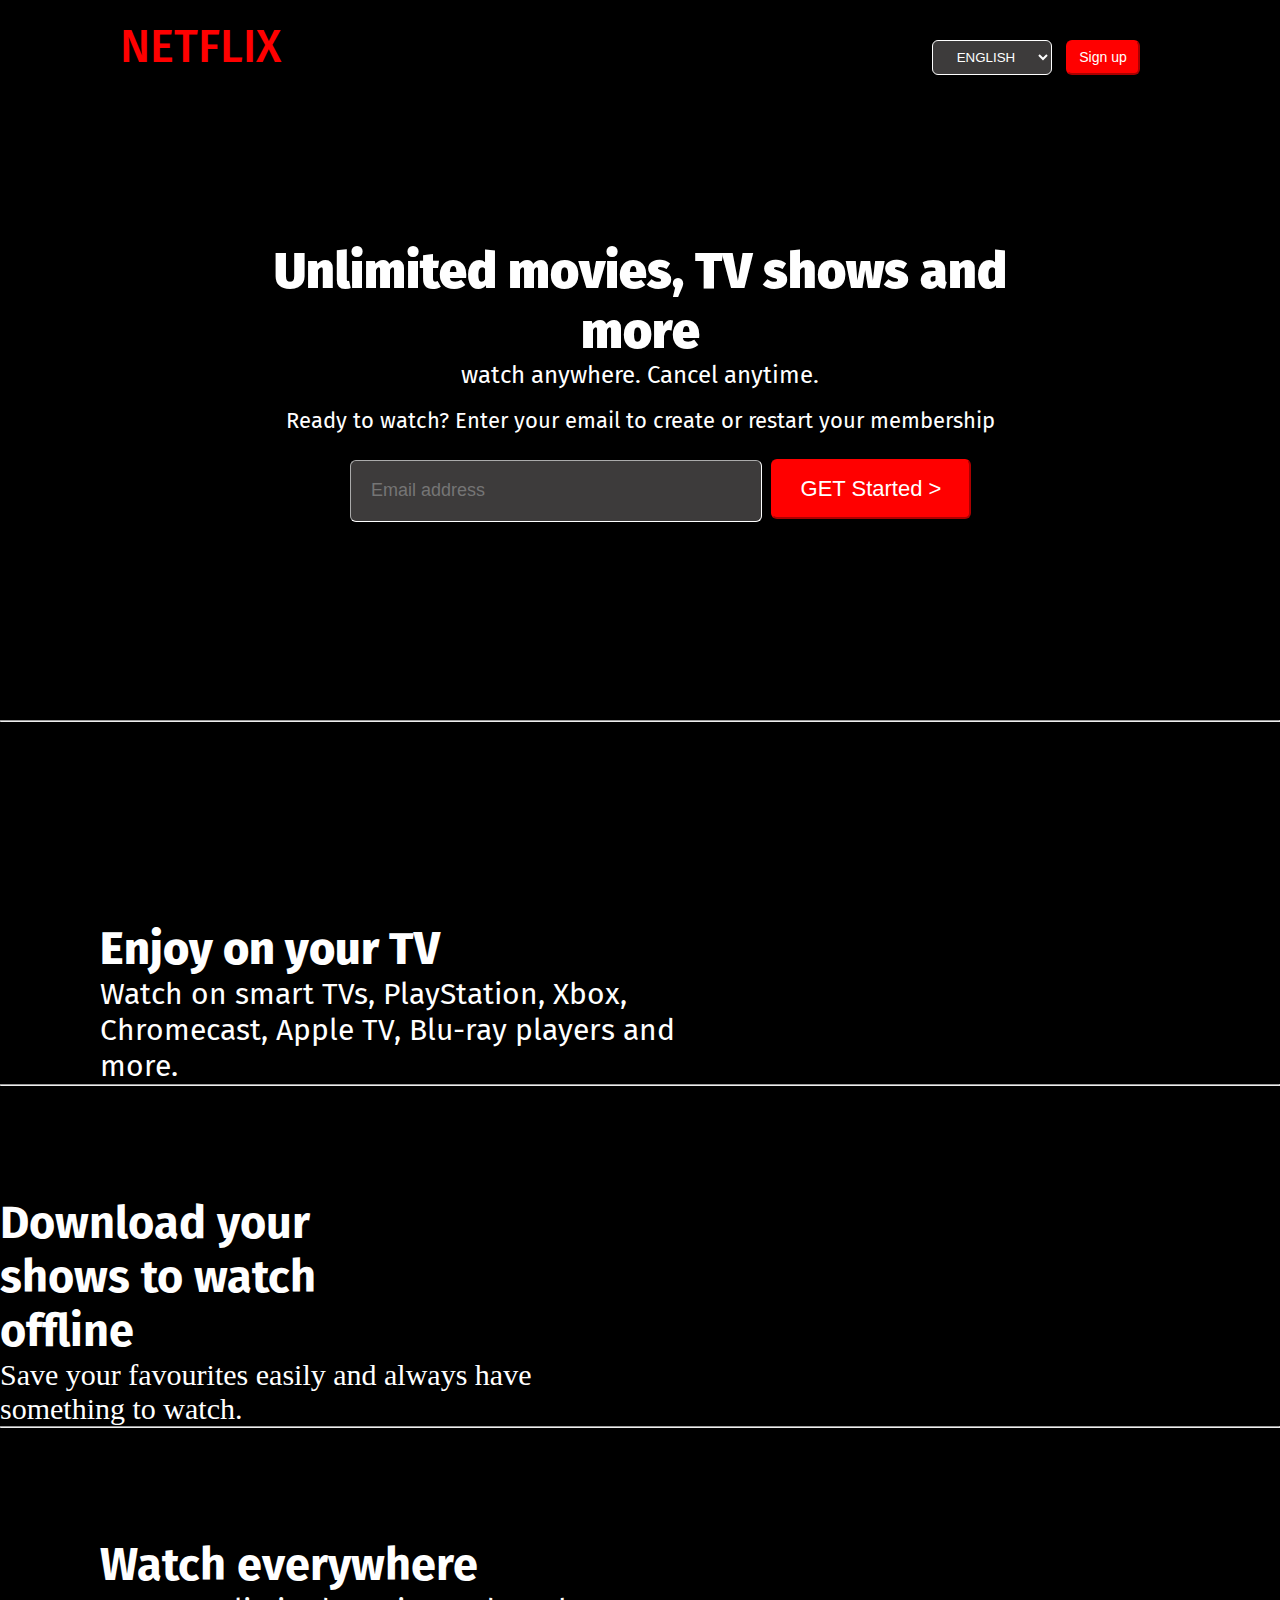
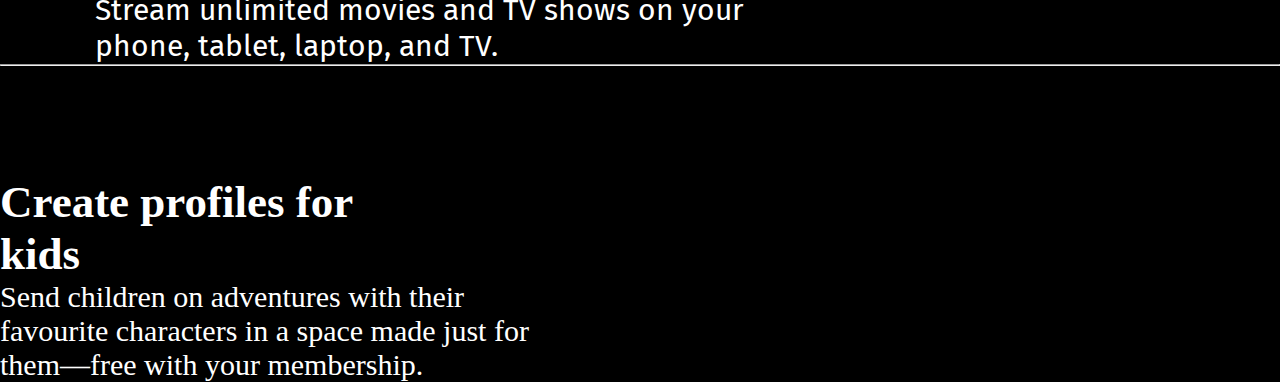
==== commit 3cf942f2: "Netflix copy made by me" ====
--- a/index.html
+++ b/index.html
@@ -1,331 +1,73 @@
-<!DOCTYPE html>
-<html>
-  <head>
-    <meta charset="utf-8" />
-    <meta name="viewport" content="initial-scale=1, width=device-width" />
-
-    <link rel="stylesheet" href="./global.css" />
-    <link rel="stylesheet" href="./index.css" />
-    <link
-      rel="stylesheet"
-      href="https://fonts.googleapis.com/css2?family=Sen:wght@800&display=swap"
-    />
-    <link
-      rel="stylesheet"
-      href="https://fonts.googleapis.com/css2?family=Inter:wght@400;500;600;800&display=swap"
-    />
-    <link
-      rel="stylesheet"
-      href="https://fonts.googleapis.com/css2?family=Roboto:wght@500;700;800&display=swap"
-    />
-  </head>
-  <body>
-    <div class="desktop-1">
-      <div class="portfolio">Portfolio</div>
-      <div class="home" id="homeContainer">
-        <div class="home1">Home</div>
-      </div>
-      <div class="service" id="serviceContainer">
-        <div class="home1">Service</div>
-      </div>
-      <div class="about" id="aboutContainer">
-        <div class="home1">About</div>
-      </div>
-      <div class="portfolio1" id="portfolioContainer">
-        <div class="home1">Portfolio</div>
-      </div>
-      <div class="contact" id="contactContainer">
-        <div class="home1">Contact</div>
-      </div>
-      <div class="about-me" data-scroll-to="aboutMe"></div>
-      <div class="desktop-1-child"></div>
-      <div class="desktop-1-item"></div>
-      <img class="desktop-1-inner" alt="" src="./public/ellipse-5@2x.png" />
-
-      <div class="about-me1">
-        <span>About </span>
-        <span class="me">Me</span>
-        <span> </span>
-      </div>
-      <div class="frounted-developer">Frounted Developer</div>
-      <div class="lorem-ipsum-dolor">
-        Lorem ipsum dolor sit amet, consectetur adipiscing elit, sed do eiusmod
-        tempor incididunt ut labore et dolore magna aliqua.Lorem ipsum dolor sit
-        amet, consectetur adipiscing elit, sed do eiusmod tempor incididunt ut
-        labore et dolore magna aliqua.
-      </div>
-      <div class="component-2">
-        <div class="component-2-child"></div>
-        <div class="component-2-item"></div>
-        <div class="dnd">See More</div>
-      </div>
-      <div class="our-services">
-        <span>Our </span>
-        <span class="me">Services</span>
-        <span> </span>
-      </div>
-      <div class="service-section" data-scroll-to="serviceSection"></div>
-      <div class="web-devdefault">
-        <div class="web-devdefault-child"></div>
-        <div class="div">&lt;/&gt;</div>
-        <b class="web-development">Web Development</b>
-        <div class="lorem-ipsum-dolor1">
-          Lorem ipsum dolor sit amet, consectetur adipiscing elit, sed do
-          eiusmod tempor incididunt ut labore et dolore magna aliqua
-        </div>
-        <div class="component-3">
-          <div class="component-3-child"></div>
-          <div class="component-3-item"></div>
-          <div class="dnd1">Read more</div>
-        </div>
-      </div>
-      <div class="ux-desgindefault">
-        <div class="web-devdefault-child"></div>
-        <img class="icons" alt="" src="./public/icons.svg" />
-
-        <b class="ux-ui-desiger">UX-UI Desiger </b>
-        <div class="lorem-ipsum-dolor2">
-          Lorem ipsum dolor sit amet, consectetur adipiscing elit, sed do
-          eiusmod tempor incididunt ut labore et dolore magna aliqua
-        </div>
-        <div class="component-5">
-          <div class="component-3-child"></div>
-          <div class="component-3-item"></div>
-          <div class="dnd1">Read more</div>
-        </div>
-      </div>
-      <div class="rectangle-div" data-scroll-to="rectangle1"></div>
-      <div class="our-projects">
-        <span>Our </span>
-        <span class="me">Projects</span>
-      </div>
-      <div class="image-1-parent">
-        <img class="image-1-icon" alt="" src="./public/image-1@2x.png" />
-
-        <div class="instance-child"></div>
-        <div class="lorem-ipsum-dolor3">
-          Lorem ipsum dolor sit amet, consectetur adipiscing elit, sed do
-          eiusmod tempor incididunt ut labore et dolore magna aliqua
-        </div>
-        <div class="web-development1">Web Development</div>
-        <div class="instance-item"></div>
-        <img class="instance-inner" alt="" src="./public/arrow-1.svg" />
-      </div>
-      <img class="group-icon" alt="" src="./public/group.svg" />
-
-      <div class="home2">
-        <div class="property-1variant2">
-          <div class="home3">Home</div>
-        </div>
-      </div>
-      <div class="graphic-desdefault">
-        <div class="web-devdefault-child"></div>
-        <img
-          class="layer-x0020-1-icon"
-          alt=""
-          src="./public/layer-x0020-1.svg"
-        />
-
-        <b class="graphic-designing">Graphic Designing</b>
-        <div class="lorem-ipsum-dolor4">
-          Lorem ipsum dolor sit amet, consectetur adipiscing elit, sed do
-          eiusmod tempor incididunt ut labore et dolore magna aliqua
-        </div>
-        <div class="component-4">
-          <div class="component-3-child"></div>
-          <div class="component-3-item"></div>
-          <div class="dnd1">Read more</div>
-        </div>
-      </div>
-      <div class="image-1-group">
-        <img class="image-1-icon" alt="" src="./public/image-1@2x.png" />
-
-        <div class="instance-child"></div>
-        <div class="lorem-ipsum-dolor3">
-          Lorem ipsum dolor sit amet, consectetur adipiscing elit, sed do
-          eiusmod tempor incididunt ut labore et dolore magna aliqua
-        </div>
-        <div class="web-development1">Web Development</div>
-        <div class="instance-item"></div>
-        <img class="instance-inner" alt="" src="./public/arrow-1.svg" />
-
-        <img
-          class="unsplash-8qeb0fte9vw-1-icon"
-          alt=""
-          src="./public/unsplash-8qeb0fte9vw-1@2x.png"
-        />
-      </div>
-      <div class="image-1-container">
-        <img class="image-1-icon" alt="" src="./public/image-1@2x.png" />
-
-        <div class="instance-child"></div>
-        <div class="lorem-ipsum-dolor3">
-          Lorem ipsum dolor sit amet, consectetur adipiscing elit, sed do
-          eiusmod tempor incididunt ut labore et dolore magna aliqua
-        </div>
-        <div class="web-development1">Web Development</div>
-        <div class="instance-item"></div>
-        <img class="instance-inner" alt="" src="./public/arrow-1.svg" />
-
-        <img
-          class="unsplash-8qeb0fte9vw-1-icon"
-          alt=""
-          src="./public/unsplash--fx34keqiew-1@2x.png"
-        />
-      </div>
-      <div class="unsplash-6sal6aq4owi-2-parent">
-        <img
-          class="unsplash-6sal6aq4owi-2-icon"
-          alt=""
-          src="./public/unsplash-6sal6aq4owi-2@2x.png"
-        />
-
-        <div class="instance-child5"></div>
-        <div class="lorem-ipsum-dolor7">
-          Lorem ipsum dolor sit amet, consectetur adipiscing elit, sed do
-          eiusmod tempor incididunt ut labore et dolore magna aliqua
-        </div>
-        <div class="web-development4">Web Development</div>
-        <div class="instance-child6"></div>
-        <img class="instance-child7" alt="" src="./public/arrow-11.svg" />
-
-        <img
-          class="unsplash-6sal6aq4owi-1-icon"
-          alt=""
-          src="./public/unsplash-6sal6aq4owi-2@2x.png"
-        />
-      </div>
-      <div class="frame-div">
-        <img class="image-1-icon" alt="" src="./public/image-1@2x.png" />
-
-        <div class="instance-child"></div>
-        <div class="lorem-ipsum-dolor3">
-          Lorem ipsum dolor sit amet, consectetur adipiscing elit, sed do
-          eiusmod tempor incididunt ut labore et dolore magna aliqua
-        </div>
-        <div class="web-development1">Web Development</div>
-        <div class="instance-item"></div>
-        <img class="instance-inner" alt="" src="./public/arrow-1.svg" />
-
-        <img
-          class="unsplash-lj9ky8pih3e-1-icon"
-          alt=""
-          src="./public/unsplash-lj9ky8pih3e-1@2x.png"
-        />
-      </div>
-      <div class="image-1-parent1">
-        <img class="image-1-icon" alt="" src="./public/image-1@2x.png" />
-
-        <div class="instance-child"></div>
-        <div class="lorem-ipsum-dolor3">
-          Lorem ipsum dolor sit amet, consectetur adipiscing elit, sed do
-          eiusmod tempor incididunt ut labore et dolore magna aliqua
-        </div>
-        <div class="web-development1">Web Development</div>
-        <div class="instance-item"></div>
-        <img class="instance-inner" alt="" src="./public/arrow-1.svg" />
-
-        <img
-          class="unsplash-lj9ky8pih3e-1-icon"
-          alt=""
-          src="./public/unsplash-ikuygcfmfw4-2@2x.png"
-        />
-      </div>
-      <div class="desktop-1-child1" data-scroll-to="rectangle"></div>
-      <div class="contact-me">
-        <span>Contact </span>
-        <span class="me">Me</span>
-      </div>
-      <div class="desktop-1-child2"></div>
-      <div class="desktop-1-child3"></div>
-      <div class="desktop-1-child4"></div>
-      <div class="desktop-1-child5"></div>
-      <div class="desktop-1-child6"></div>
-      <div class="email">Email</div>
-      <div class="first-name">First Name</div>
-      <div class="your-message">Your Message</div>
-      <div class="last-name">Last Name</div>
-      <div class="phone-number">Phone Number</div>
-      <div class="hello-its-me-parent" data-scroll-to="frameContainer">
-        <div class="hello-its-me">Hello It’s Me</div>
-        <div class="and-im-a">And I’m A</div>
-        <div class="ishant-yadav">Ishant Yadav</div>
-        <div class="lorem-ipsum-dolor10">
-          Lorem ipsum dolor sit amet, consectetur adipiscing elit, sed do
-          eiusmod tempor incididunt ut labore et dolore magna aliqua.
-        </div>
-        <div class="component-1">
-          <div class="component-2-child"></div>
-          <div class="component-2-item"></div>
-          <div class="dnd4">Download CV</div>
-        </div>
-        <div class="frame-child"></div>
-        <div class="frame-item"></div>
-        <img class="frame-inner" alt="" src="./public/ellipse-2@2x.png" />
-
-        <div class="frnt">
-          <div class="ux-ui-designer">UI/UX Desiger</div>
-        </div>
-        <img class="frame-icon" alt="" src="./public/frame.svg" />
-
-        <img class="frame-icon1" alt="" src="./public/frame1.svg" />
-
-        <img class="vector-icon" alt="" src="./public/vector.svg" />
-
-        <img class="frame-icon2" alt="" src="./public/frame2.svg" />
-      </div>
-    </div>
-
-    <script>
-      var homeContainer = document.getElementById("homeContainer");
-      if (homeContainer) {
-        homeContainer.addEventListener("click", function () {
-          var anchor = document.querySelector("[data-scroll-to='frameContainer']");
-          if (anchor) {
-            anchor.scrollIntoView({ block: "start", behavior: "smooth" });
-          }
-        });
-      }
-      
-      var serviceContainer = document.getElementById("serviceContainer");
-      if (serviceContainer) {
-        serviceContainer.addEventListener("click", function () {
-          var anchor = document.querySelector("[data-scroll-to='serviceSection']");
-          if (anchor) {
-            anchor.scrollIntoView({ block: "start", behavior: "smooth" });
-          }
-        });
-      }
-      
-      var aboutContainer = document.getElementById("aboutContainer");
-      if (aboutContainer) {
-        aboutContainer.addEventListener("click", function () {
-          var anchor = document.querySelector("[data-scroll-to='aboutMe']");
-          if (anchor) {
-            anchor.scrollIntoView({ block: "start", behavior: "smooth" });
-          }
-        });
-      }
-      
-      var portfolioContainer = document.getElementById("portfolioContainer");
-      if (portfolioContainer) {
-        portfolioContainer.addEventListener("click", function () {
-          var anchor = document.querySelector("[data-scroll-to='rectangle1']");
-          if (anchor) {
-            anchor.scrollIntoView({ block: "start", behavior: "smooth" });
-          }
-        });
-      }
-      
-      var contactContainer = document.getElementById("contactContainer");
-      if (contactContainer) {
-        contactContainer.addEventListener("click", function () {
-          var anchor = document.querySelector("[data-scroll-to='rectangle']");
-          if (anchor) {
-            anchor.scrollIntoView({ block: "start", behavior: "smooth" });
-          }
-        });
-      }
-      </script>
-  </body>
-</html>
+<!DOCTYPE html>
+<html lang="en">
+<head>
+    <meta charset="UTF-8">
+    <meta name="viewport" content="width=device-width, initial-scale=1.0">
+    <title>Netflix </title>
+    <link rel="stylesheet" href="index.css"></a>
+
+</head>
+<body style="background-color: black;"><!--home page-->
+    <div  class="net" style="background-image: url(https://assets.nflxext.com/ffe/siteui/vlv3/41c789f0-7df5-4219-94c6-c66fe500590a/3149e5eb-4660-4e3d-9e65-b1e615229c64/IN-en-20240513-popsignuptwoweeks-perspective_alpha_website_small.jpg);">
+        <div class="cool">
+            <logo>NETFLIX </logo>    
+            <select name="language">
+                <option name="ENGLISH" placeholder ="*AENGLISH">ENGLISH</option>
+                <option name="HINDI">HINDI</option>
+            </select>
+            <button class="sign"><a href="netflix.html" class="hack">Sign up</a></button>
+    
+        </div>
+        <div>
+            <H1 class="topic">Unlimited movies, TV shows and</H1>
+            <H1 class="topic1"> more</H1>
+                <h2 class=" topic2">watch anywhere. Cancel anytime.</h2><br>
+                <h3 class=" topic3">Ready to watch? Enter your email to create or restart your membership</h3>
+                <input type="text" class="email" placeholder="    Email address">
+                <button class="Ready">GET Started ></button>
+        </div>
+    </div><hr>
+    <!--Page 2-->
+   <div class="page">
+        <div class="page2">
+            <h2 id="page2">Enjoy on your TV</h2>
+            <p id="p2">Watch on smart TVs, PlayStation, Xbox,<br> Chromecast, Apple TV, Blu-ray players and<br> more.</p>
+        </div>
+        <div class="page2b">
+            <img id="go" alt="" src="https://assets.nflxext.com/ffe/siteui/acquisition/ourStory/fuji/desktop/tv.png" data-uia="nmhp-card-animation-asset-image" class="default-ltr-cache-1d3w5wq" height="500">
+        </div>
+   </div><hr>
+    <!--Page 3-->
+    <div class="page" id="hero">
+        <div>
+            <img alt="" src="https://assets.nflxext.com/ffe/siteui/acquisition/ourStory/fuji/desktop/mobile-0819.jpg" data-uia="nmhp-card-animation-asset-image" class="default-ltr-cache-1d3w5wq" height="500">
+
+        </div>
+        <div>
+            <h2 id="page3">Download your<br> shows to watch <br>offline</h2>
+            <p id="page3">Save your favourites easily and always have<br> something to watch.</p>
+        </div>
+   </div><hr>
+    <!--Page 4-->
+    <div class="page">
+        <div>
+            <h2 id="page4">Watch everywhere</h2>
+        <p id="p4">Stream unlimited movies and TV shows on your<br> phone, tablet, laptop, and TV.</p>
+        </div>
+        <div>
+            <img alt="" src="https://assets.nflxext.com/ffe/siteui/acquisition/ourStory/fuji/desktop/device-pile-in.png" data-uia="nmhp-card-animation-asset-image" class="default-ltr-cache-1d3w5wq" height="500">
+        </div>
+   </div><hr>
+    <!--Page 5-->
+    <div class="page">
+        <div>
+            <img alt="" src="https://occ-0-4823-3646.1.nflxso.net/dnm/api/v6/19OhWN2dO19C9txTON9tvTFtefw/AAAABVr8nYuAg0xDpXDv0VI9HUoH7r2aGp4TKRCsKNQrMwxzTtr-NlwOHeS8bCI2oeZddmu3nMYr3j9MjYhHyjBASb1FaOGYZNYvPBCL.png?r=54d" data-uia="nmhp-card-animation-asset-image" class="default-ltr-cache-1d3w5wq" height="500">
+        </div>
+        <div>
+            <h2 id="page5">Create profiles for<br> kids</h2>
+            <p id="p5">Send children on adventures with their<br> favourite characters in a space made just for <br>them—free with your membership.</p>
+        </div>
+   </div>
+
+</body>
+</html>
--- a/index.css
+++ b/index.css
@@ -1,881 +1,151 @@
-.portfolio {
-  position: absolute;
-  top: 2.25rem;
-  left: 6.063rem;
-  font-weight: 800;
-  font-family: var(--font-sen);
-}
-.home1 {
-  position: absolute;
-  height: 100%;
-  width: 100%;
-  top: 0;
-  left: 0;
-  font-weight: 500;
-  display: inline-block;
-}
-.about,
-.contact,
-.home,
-.portfolio1,
-.service {
-  position: absolute;
-  top: 2.25rem;
-  left: 42.063rem;
-  width: 4.875rem;
-  height: 1.813rem;
-  cursor: pointer;
-  font-size: var(--font-size-xl);
-}
-.about,
-.contact,
-.portfolio1,
-.service {
-  left: 59.938rem;
-}
-.about,
-.contact,
-.portfolio1 {
-  left: 51rem;
-}
-.contact,
-.portfolio1 {
-  left: 68.875rem;
-  width: 5.938rem;
-}
-.contact {
-  left: 78.875rem;
-  width: 4.875rem;
-}
-.about-me {
-  position: absolute;
-  top: 50rem;
-  left: 0;
-  background-color: var(--color-darkslategray-200);
-  width: 101.625rem;
-  height: 41.813rem;
-}
-.desktop-1-child {
-  left: 13.75rem;
-  background-color: var(--color-darkslategray-100);
-  border: 20px solid var(--color-darkturquoise-100);
-  box-sizing: border-box;
-  width: 29.5rem;
-  height: 29.813rem;
-}
-.desktop-1-child,
-.desktop-1-inner,
-.desktop-1-item {
-  position: absolute;
-  top: 56.25rem;
-  border-radius: 50%;
-}
-.desktop-1-item {
-  left: 13.75rem;
-  filter: blur(20px);
-  background-color: var(--color-darkslategray-100);
-  border: 20px solid var(--color-darkturquoise-100);
-  box-sizing: border-box;
-  width: 29.5rem;
-  height: 29.813rem;
-}
-.desktop-1-inner {
-  left: 13.313rem;
-  width: 30.313rem;
-  height: 28rem;
-  object-fit: cover;
-}
-.me {
-  color: var(--color-darkturquoise-100);
-}
-.about-me1,
-.frounted-developer {
-  position: absolute;
-  top: 58.688rem;
-  left: 54.625rem;
-  font-size: var(--font-size-26xl);
-  font-weight: 800;
-  display: inline-block;
-  width: 23.125rem;
-  height: 4rem;
-}
-.frounted-developer {
-  top: 62.813rem;
-  font-size: var(--font-size-13xl);
-  width: 31.25rem;
-  height: 3.188rem;
-}
-.lorem-ipsum-dolor {
-  position: absolute;
-  top: 66.738rem;
-  left: 54.563rem;
-  font-weight: 500;
-  font-family: var(--font-roboto);
-  display: inline-block;
-  width: 36.006rem;
-  height: 10.444rem;
-  transform: rotate(-0.2deg);
-  transform-origin: 0 0;
-}
-.component-2-child,
-.component-2-item {
-  position: absolute;
-  height: 100%;
-  width: 100%;
-  top: 0;
-  right: 0;
-  bottom: 0;
-  left: 0;
-  border-radius: var(--br-mini);
-  background-color: var(--color-darkturquoise-100);
-}
-.component-2-item {
-  filter: blur(15px);
-}
-.dnd {
-  position: absolute;
-  height: 60%;
-  width: 72.9%;
-  top: 20%;
-  left: 11.54%;
-  font-weight: 600;
-  display: inline-block;
-}
-.component-2 {
-  position: absolute;
-  top: 78.188rem;
-  left: 54.625rem;
-  width: 10.125rem;
-  height: 3.125rem;
-  color: var(--color-black);
-}
-.our-services {
-  position: absolute;
-  top: 95.688rem;
-  left: 41.688rem;
-  font-size: var(--font-size-26xl);
-  font-weight: 800;
-  font-family: var(--font-sen);
-  display: inline-block;
-  width: 18.313rem;
-  height: 5.063rem;
-}
-.service-section {
-  position: absolute;
-  top: 92.125rem;
-  left: 0;
-  background-color: var(--color-black);
-  width: 101.625rem;
-  height: 46.125rem;
-  mix-blend-mode: screen;
-}
-.web-devdefault-child {
-  position: absolute;
-  height: 100%;
-  width: 100%;
-  top: 0;
-  right: 0;
-  bottom: 0;
-  left: 0;
-  border-radius: var(--br-6xl);
-  background-color: var(--color-darkslategray-300);
-}
-.div {
-  position: absolute;
-  top: 5.35%;
-  left: 38.75%;
-  font-weight: 800;
-  color: var(--color-darkturquoise-100);
-}
-.web-development {
-  position: absolute;
-  top: 22.33%;
-  left: 22.5%;
-  font-size: var(--font-size-11xl);
-}
-.lorem-ipsum-dolor1 {
-  position: absolute;
-  height: 38.86%;
-  width: 83.58%;
-  top: 42.53%;
-  left: 7%;
-  font-size: var(--font-size-5xl);
-  font-weight: 500;
-  text-align: center;
-  display: inline-block;
-  transform: rotate(-0.2deg);
-  transform-origin: 0 0;
-}
-.component-3-child,
-.component-3-item {
-  position: absolute;
-  height: 100%;
-  width: 100%;
-  top: 0;
-  right: 0;
-  bottom: 0;
-  left: 0;
-  border-radius: var(--br-mini);
-  background-color: var(--color-darkturquoise-200);
-}
-.component-3-item {
-  filter: blur(15px);
-}
-.dnd1 {
-  position: absolute;
-  height: 60%;
-  width: 72.92%;
-  top: 20%;
-  left: 11.53%;
-  font-weight: 600;
-  display: inline-block;
-}
-.component-3 {
-  position: absolute;
-  height: 8.6%;
-  width: 36%;
-  top: 81.86%;
-  right: 33.25%;
-  bottom: 9.53%;
-  left: 30.75%;
-  font-size: var(--font-size-xl);
-  color: var(--color-black);
-  font-family: var(--font-inter);
-}
-.web-devdefault {
-  position: absolute;
-  top: 103rem;
-  left: 37.5rem;
-  width: 25rem;
-  height: 26.875rem;
-  font-size: 3.625rem;
-  font-family: var(--font-roboto);
-}
-.icons {
-  position: absolute;
-  height: 13.02%;
-  width: 14%;
-  top: 6.74%;
-  right: 45.75%;
-  bottom: 80.23%;
-  left: 40.25%;
-  max-width: 100%;
-  overflow: hidden;
-  max-height: 100%;
-}
-.ux-ui-desiger {
-  position: absolute;
-  top: 22.33%;
-  left: 24.25%;
-}
-.lorem-ipsum-dolor2 {
-  position: absolute;
-  height: 38.86%;
-  width: 83.58%;
-  top: 42.3%;
-  left: 6.75%;
-  font-size: var(--font-size-5xl);
-  font-weight: 500;
-  text-align: center;
-  display: inline-block;
-  transform: rotate(-0.2deg);
-  transform-origin: 0 0;
-}
-.component-5 {
-  position: absolute;
-  height: 8.6%;
-  width: 36%;
-  top: 81.86%;
-  right: 35.5%;
-  bottom: 9.53%;
-  left: 28.5%;
-  font-size: var(--font-size-xl);
-  color: var(--color-black);
-  font-family: var(--font-inter);
-}
-.ux-desgindefault {
-  position: absolute;
-  top: 103rem;
-  left: 8.5rem;
-  width: 25rem;
-  height: 26.875rem;
-  font-size: var(--font-size-11xl);
-  font-family: var(--font-roboto);
-}
-.rectangle-div {
-  position: absolute;
-  top: 135.375rem;
-  left: -0.062rem;
-  background-color: var(--color-darkslategray-200);
-  width: 101.688rem;
-  height: 48.813rem;
-}
-.our-projects {
-  position: absolute;
-  top: 137.75rem;
-  left: 41.813rem;
-  font-size: var(--font-size-26xl);
-  font-weight: 800;
-  font-family: var(--font-sen);
-}
-.image-1-icon,
-.instance-child {
-  position: absolute;
-  border-radius: var(--br-mini);
-}
-.image-1-icon {
-  top: 0;
-  left: 0;
-  width: 23.375rem;
-  height: 16.313rem;
-  object-fit: cover;
-}
-.instance-child {
-  height: 100%;
-  width: 100%;
-  top: 98.47%;
-  right: -0.54%;
-  bottom: -98.47%;
-  left: 0.54%;
-  background: linear-gradient(
-    180deg,
-    #05c1db,
-    #14d4ee 0.01%,
-    #4aaebd 45.9%,
-    #56a6b1 56.4%,
-    rgba(137, 130, 130, 0.74)
-  );
-  opacity: 0.6;
-}
-.lorem-ipsum-dolor3,
-.web-development1 {
-  position: absolute;
-  display: inline-block;
-  opacity: 0.6;
-}
-.lorem-ipsum-dolor3 {
-  height: 64.02%;
-  width: 88.92%;
-  top: 119.89%;
-  left: 6.13%;
-  font-weight: 500;
-  transform: rotate(-0.2deg);
-  transform-origin: 0 0;
-}
-.web-development1 {
-  width: 52.12%;
-  top: 104.98%;
-  left: 22.61%;
-  font-weight: 800;
-  color: var(--color-snow);
-}
-.instance-item {
-  position: absolute;
-  height: 18.39%;
-  width: 14.89%;
-  top: 176.25%;
-  right: 42.02%;
-  bottom: -94.64%;
-  left: 43.09%;
-  border-radius: 50%;
-  background-color: var(--color-gray-100);
-}
-.instance-inner {
-  position: absolute;
-  height: 11.11%;
-  top: 180.46%;
-  bottom: -91.57%;
-  left: 50.54%;
-  max-height: 100%;
-  width: 0;
-  object-fit: contain;
-}
-.group-icon,
-.image-1-parent {
-  position: absolute;
-  overflow: hidden;
-}
-.image-1-parent {
-  top: 143.375rem;
-  left: 11.688rem;
-  border-radius: var(--br-mini);
-  background-color: var(--color-white);
-  width: 23.25rem;
-  height: 16.313rem;
-  text-align: center;
-  font-family: var(--font-roboto);
-}
-.group-icon {
-  height: 2.78%;
-  width: 4.59%;
-  top: 38.92%;
-  right: -65.84%;
-  bottom: 58.3%;
-  left: 161.25%;
-  max-width: 100%;
-  max-height: 100%;
-}
-.home3,
-.property-1variant2 {
-  position: absolute;
-  width: 4.875rem;
-}
-.home3 {
-  height: 100%;
-  top: 0;
-  left: calc(50% - 39px);
-  font-weight: 500;
-  display: inline-block;
-}
-.property-1variant2 {
-  top: 4.313rem;
-  left: 1.25rem;
-  height: 1.813rem;
-}
-.home2,
-.layer-x0020-1-icon {
-  position: absolute;
-  overflow: hidden;
-}
-.home2 {
-  top: -104.812rem;
-  left: 44.375rem;
-  border-radius: 5px;
-  border: 1px dashed #9747ff;
-  box-sizing: border-box;
-  width: 7.375rem;
-  height: 7.375rem;
-  font-size: var(--font-size-xl);
-  color: #27e4f0;
-}
-.layer-x0020-1-icon {
-  height: 11%;
-  width: 11.25%;
-  top: 7.67%;
-  right: 42.25%;
-  bottom: 81.33%;
-  left: 46.5%;
-  max-width: 100%;
-  max-height: 100%;
-}
-.graphic-designing {
-  position: absolute;
-  top: 22.33%;
-  left: 21.5%;
-}
-.lorem-ipsum-dolor4 {
-  position: absolute;
-  height: 38.86%;
-  width: 83.58%;
-  top: 42.77%;
-  left: 7.5%;
-  font-size: var(--font-size-5xl);
-  font-weight: 500;
-  text-align: center;
-  display: inline-block;
-  transform: rotate(-0.2deg);
-  transform-origin: 0 0;
-}
-.component-4 {
-  position: absolute;
-  height: 8.6%;
-  width: 36%;
-  top: 81.86%;
-  right: 29.5%;
-  bottom: 9.53%;
-  left: 34.5%;
-  font-size: var(--font-size-xl);
-  color: var(--color-black);
-  font-family: var(--font-inter);
-}
-.graphic-desdefault {
-  position: absolute;
-  top: 103rem;
-  left: 66.563rem;
-  width: 25rem;
-  height: 26.875rem;
-  font-size: var(--font-size-11xl);
-  font-family: var(--font-roboto);
-}
-.unsplash-8qeb0fte9vw-1-icon {
-  position: absolute;
-  top: 0;
-  left: -0.125rem;
-  width: 23.5rem;
-  height: 16.313rem;
-  object-fit: cover;
-}
-.image-1-container,
-.image-1-group {
-  position: absolute;
-  top: 143.375rem;
-  left: 39.063rem;
-  border-radius: var(--br-mini);
-  background-color: var(--color-white);
-  width: 23.25rem;
-  height: 16.313rem;
-  overflow: hidden;
-  text-align: center;
-  font-family: var(--font-roboto);
-}
-.image-1-container {
-  top: 143.125rem;
-  left: 66rem;
-}
-.unsplash-6sal6aq4owi-2-icon {
-  position: absolute;
-  top: 0;
-  left: 0;
-  width: 23.375rem;
-  height: 15.688rem;
-  object-fit: cover;
-}
-.instance-child5 {
-  position: absolute;
-  height: 100%;
-  width: 100%;
-  top: 98.49%;
-  right: -0.54%;
-  bottom: -98.49%;
-  left: 0.54%;
-  border-radius: var(--br-mini);
-  background: linear-gradient(
-    180deg,
-    #05c1db,
-    #14d4ee 0.01%,
-    #4aaebd 45.9%,
-    #56a6b1 56.4%,
-    rgba(137, 130, 130, 0.74)
-  );
-  opacity: 0.6;
-}
-.lorem-ipsum-dolor7,
-.web-development4 {
-  position: absolute;
-  display: inline-block;
-  opacity: 0.6;
-}
-.lorem-ipsum-dolor7 {
-  height: 64.02%;
-  width: 88.92%;
-  top: 119.88%;
-  left: 6.13%;
-  font-weight: 500;
-  transform: rotate(-0.2deg);
-  transform-origin: 0 0;
-}
-.web-development4 {
-  height: 21.47%;
-  width: 52.12%;
-  top: 104.98%;
-  left: 22.61%;
-  font-weight: 800;
-  color: var(--color-snow);
-}
-.instance-child6 {
-  position: absolute;
-  height: 18.41%;
-  width: 14.89%;
-  top: 176.25%;
-  right: 42.02%;
-  bottom: -94.66%;
-  left: 43.09%;
-  border-radius: 50%;
-  background-color: var(--color-gray-100);
-}
-.instance-child7 {
-  position: absolute;
-  height: 11.12%;
-  top: 180.48%;
-  bottom: -91.59%;
-  left: 50.54%;
-  max-height: 100%;
-  width: 0;
-  object-fit: contain;
-}
-.unsplash-6sal6aq4owi-1-icon {
-  position: absolute;
-  top: 0;
-  left: -0.125rem;
-  width: 23.375rem;
-  height: 15.688rem;
-  object-fit: cover;
-}
-.unsplash-6sal6aq4owi-2-parent {
-  position: absolute;
-  top: 163.875rem;
-  left: 11.75rem;
-  border-radius: var(--br-mini);
-  background-color: var(--color-white);
-  width: 23.25rem;
-  height: 15.688rem;
-  overflow: hidden;
-  text-align: center;
-  font-family: var(--font-roboto);
-}
-.unsplash-lj9ky8pih3e-1-icon {
-  position: absolute;
-  top: 0;
-  left: -0.125rem;
-  width: 23.375rem;
-  height: 16.313rem;
-  object-fit: cover;
-}
-.frame-div,
-.image-1-parent1 {
-  position: absolute;
-  top: 163rem;
-  left: 39.188rem;
-  border-radius: var(--br-mini);
-  background-color: var(--color-white);
-  width: 23.25rem;
-  height: 16.313rem;
-  overflow: hidden;
-  text-align: center;
-  font-family: var(--font-roboto);
-}
-.image-1-parent1 {
-  top: 162.438rem;
-  left: 66.125rem;
-}
-.desktop-1-child1 {
-  position: absolute;
-  top: 183.688rem;
-  left: 0;
-  background-color: var(--color-gray-200);
-  width: 101.5rem;
-  height: 72.75rem;
-}
-.contact-me {
-  position: absolute;
-  top: 187.75rem;
-  left: 42.313rem;
-  font-size: var(--font-size-26xl);
-  font-weight: 800;
-  font-family: var(--font-sen);
-}
-.desktop-1-child2,
-.desktop-1-child3,
-.desktop-1-child4 {
-  border-radius: var(--br-mini);
-  width: 36.375rem;
-  height: 5.125rem;
-}
-.desktop-1-child2 {
-  position: absolute;
-  top: 197.563rem;
-  left: 12.125rem;
-  background-color: var(--color-darkslategray-200);
-}
-.desktop-1-child3,
-.desktop-1-child4 {
-  top: 206.438rem;
-}
-.desktop-1-child3 {
-  position: absolute;
-  left: 12.25rem;
-  background-color: var(--color-darkslategray-200);
-}
-.desktop-1-child4 {
-  left: 53.375rem;
-}
-.desktop-1-child4,
-.desktop-1-child5,
-.desktop-1-child6 {
-  position: absolute;
-  background-color: var(--color-darkslategray-200);
-}
-.desktop-1-child5 {
-  top: 197.563rem;
-  left: 53.375rem;
-  border-radius: var(--br-mini);
-  width: 36.375rem;
-  height: 5.125rem;
-}
-.desktop-1-child6 {
-  top: 216.813rem;
-  left: 12.25rem;
-  border-radius: 20px;
-  width: 77.5rem;
-  height: 31.688rem;
-}
-.email {
-  position: absolute;
-  top: 207.625rem;
-  left: 55.188rem;
-  font-size: var(--font-size-17xl);
-}
-.first-name,
-.last-name,
-.phone-number,
-.your-message {
-  position: absolute;
-  top: 198.75rem;
-  left: 13.625rem;
-  font-size: var(--font-size-17xl);
-}
-.last-name,
-.phone-number,
-.your-message {
-  top: 219.625rem;
-  left: 13.688rem;
-}
-.last-name,
-.phone-number {
-  top: 198.75rem;
-  left: 55.188rem;
-}
-.phone-number {
-  top: 207.625rem;
-  left: 13.625rem;
-}
-.and-im-a,
-.hello-its-me,
-.ishant-yadav {
-  position: absolute;
-  top: 7.75rem;
-  left: 6.063rem;
-  font-weight: 800;
-}
-.and-im-a,
-.ishant-yadav {
-  top: 15.813rem;
-}
-.ishant-yadav {
-  top: 10.188rem;
-  left: 5.875rem;
-  font-size: 4.688rem;
-}
-.dnd4,
-.lorem-ipsum-dolor10 {
-  position: absolute;
-  display: inline-block;
-}
-.lorem-ipsum-dolor10 {
-  top: 19.063rem;
-  left: 5.863rem;
-  font-size: var(--font-size-xl);
-  font-weight: 500;
-  font-family: var(--font-roboto);
-  width: 31.125rem;
-  height: 6.438rem;
-  transform: rotate(-0.2deg);
-  transform-origin: 0 0;
-}
-.dnd4 {
-  height: 60%;
-  width: 72.89%;
-  top: 20%;
-  left: 11.56%;
-  font-weight: 600;
-}
-.component-1 {
-  position: absolute;
-  top: 30.25rem;
-  left: 6.063rem;
-  width: 14.063rem;
-  height: 3.125rem;
-  font-size: var(--font-size-5xl);
-  color: var(--color-black);
-  font-family: var(--font-inter);
-}
-.frame-child {
-  top: 11.563rem;
-  left: 59.688rem;
-  filter: blur(20px);
-  background-color: var(--color-darkturquoise-100);
-  width: 21.375rem;
-  height: 20.75rem;
-}
-.frame-child,
-.frame-inner,
-.frame-item {
-  position: absolute;
-  border-radius: 50%;
-}
-.frame-item {
-  top: 11.563rem;
-  left: 59.688rem;
-  filter: blur(60px);
-  background-color: var(--color-darkturquoise-100);
-  width: 21.375rem;
-  height: 20.75rem;
-}
-.frame-inner {
-  top: 7.875rem;
-  left: 57.313rem;
-  width: 26.438rem;
-  height: 24.375rem;
-  object-fit: cover;
-}
-.ux-ui-designer {
-  position: absolute;
-  top: 0;
-  left: 0;
-  font-weight: 800;
-}
-.frnt {
-  position: absolute;
-  top: 15.813rem;
-  left: 18.063rem;
-  width: 1.5rem;
-  height: 2.438rem;
-  overflow: hidden;
-  color: var(--color-darkturquoise-100);
-}
-.frame-icon {
-  top: 25rem;
-  left: 6.063rem;
-  width: 2.688rem;
-  height: 2.688rem;
-}
-.frame-icon,
-.frame-icon1,
-.vector-icon {
-  position: absolute;
-  overflow: hidden;
-}
-.frame-icon1 {
-  top: 25.063rem;
-  left: 9.563rem;
-  width: 2.563rem;
-  height: 2.563rem;
-}
-.vector-icon {
-  height: 6.1%;
-  width: 3.01%;
-  top: 56.74%;
-  right: 82.49%;
-  bottom: 37.16%;
-  left: 14.5%;
-  max-width: 100%;
-  max-height: 100%;
-}
-.frame-icon2,
-.hello-its-me-parent {
-  position: absolute;
-  top: 25rem;
-  left: 16.438rem;
-  width: 2.688rem;
-  height: 2.688rem;
-  overflow: hidden;
-}
-.hello-its-me-parent {
-  top: 6.063rem;
-  left: 2.625rem;
-  width: 90.625rem;
-  height: 43.938rem;
-  font-size: var(--font-size-13xl);
-  font-family: var(--font-sen);
-}
-.desktop-1 {
-  width: 100%;
-  position: relative;
-  background-color: var(--color-gray-200);
-  height: 257rem;
-  overflow: hidden;
-  text-align: left;
-  font-size: var(--font-size-5xl);
-  color: var(--color-white);
-  font-family: var(--font-inter);
-}
+@import url('https://fonts.googleapis.com/css2?family=Fira+Sans:ital,wght@0,100;0,200;0,300;0,400;0,500;0,600;0,700;0,800;0,900;1,100;1,200;1,300;1,400;1,500;1,600;1,700;1,800;1,900&display=swap');
+*{
+    margin: 0;
+    padding: 0;
+}
+.net{
+    width: 100%;
+    height: 700px;
+    padding-top: 20px;
+}
+logo{
+    color: red;
+    margin-left: 120px;
+    font-size: 45px;
+    font-weight: 500;
+    font-family: "Fira Sans", sans-serif;
+}
+select{
+    background-color:#3D3B3B;
+    color: white;
+    margin-left:640px;
+    width: 120px;
+    height: 35px;
+    border-color: white;
+    border-radius: 6px;
+    text-align: center;
+}
+
+.sign{
+    background-color: red;
+    color: white;
+    padding: 6px;
+    text-decoration: none;
+border-radius: 6px;
+border-color:red ;
+width: 74px;
+height: 35px;
+margin-left: 10px;
+
+}
+.hack{
+color: white;
+text-decoration: none;
+font-weight: 525;
+font-size: 14px;
+}
+/*content*/
+.topic{
+    color: white;
+    text-align: center;
+    font-family: "Fira Sans", sans-serif;
+    font-weight: 900;
+    font-size: 50px;
+    margin-top: 166px;
+}
+.topic1{
+    color: white;
+    text-align: center;
+    font-family: "Fira Sans", sans-serif;
+    font-weight: 900;
+    font-size: 50px;
+    
+}
+
+.topic2{
+    color: white;
+    text-align: center;
+    font-family: "Fira Sans", sans-serif;
+    font-weight: 400;
+    font-size: 24px;
+}
+.topic3{
+    color: white;
+    text-align: center;
+    font-family: "Fira Sans", sans-serif;
+    font-weight: 400;
+    font-size: 22px;
+}
+.email{
+    margin-top: 25px;
+margin-left: 350px;
+border-radius: 6px;
+width: 410px;
+height: 60px;
+border-color: white;
+background-color: #3D3B3B;
+border-width: 1px;
+font-size: 18px;
+font-weight: 500;
+
+}
+.Ready{
+    margin-top:25px;
+border-radius: 6px;
+height: 60px;
+background-color: red;
+border-color: red;
+color: white;
+width: 200px;
+margin-left: 5px;
+font-size: 22px;
+font-weight: 500;
+
+}
+.page{
+    display: flex;
+    background-color: black;
+    font-size: 30px;
+    color: white;
+    
+}
+.page2{
+    color: white;
+    margin-top: 200px;
+    margin-left: 100px;
+    font-family: "Fira Sans", sans-serif;
+}
+.page2 h2{
+    font-weight: 800;
+}
+.page2 h3{
+    font-weight: 500;
+}
+img#go{
+    margin-top: 60px;
+}
+/*#hero{
+    margin-top: 150px;
+}
+*/
+h2#page3{
+    margin-top:110px ;
+    font-family: "Fira Sans", sans-serif;
+}
+h2#page4{
+    margin-top:110px ;
+    margin-left: 100px;
+    font-family: "Fira Sans", sans-serif;
+}
+
+h2#page5{
+    margin-top:110px ;
+}
+p#page5{
+    margin-top:110px ;
+    font-family: "Fira Sans", sans-serif;
+}
+p#p4 {
+    margin-left: 95px;
+    font-family: "Fira Sans", sans-serif;
+}